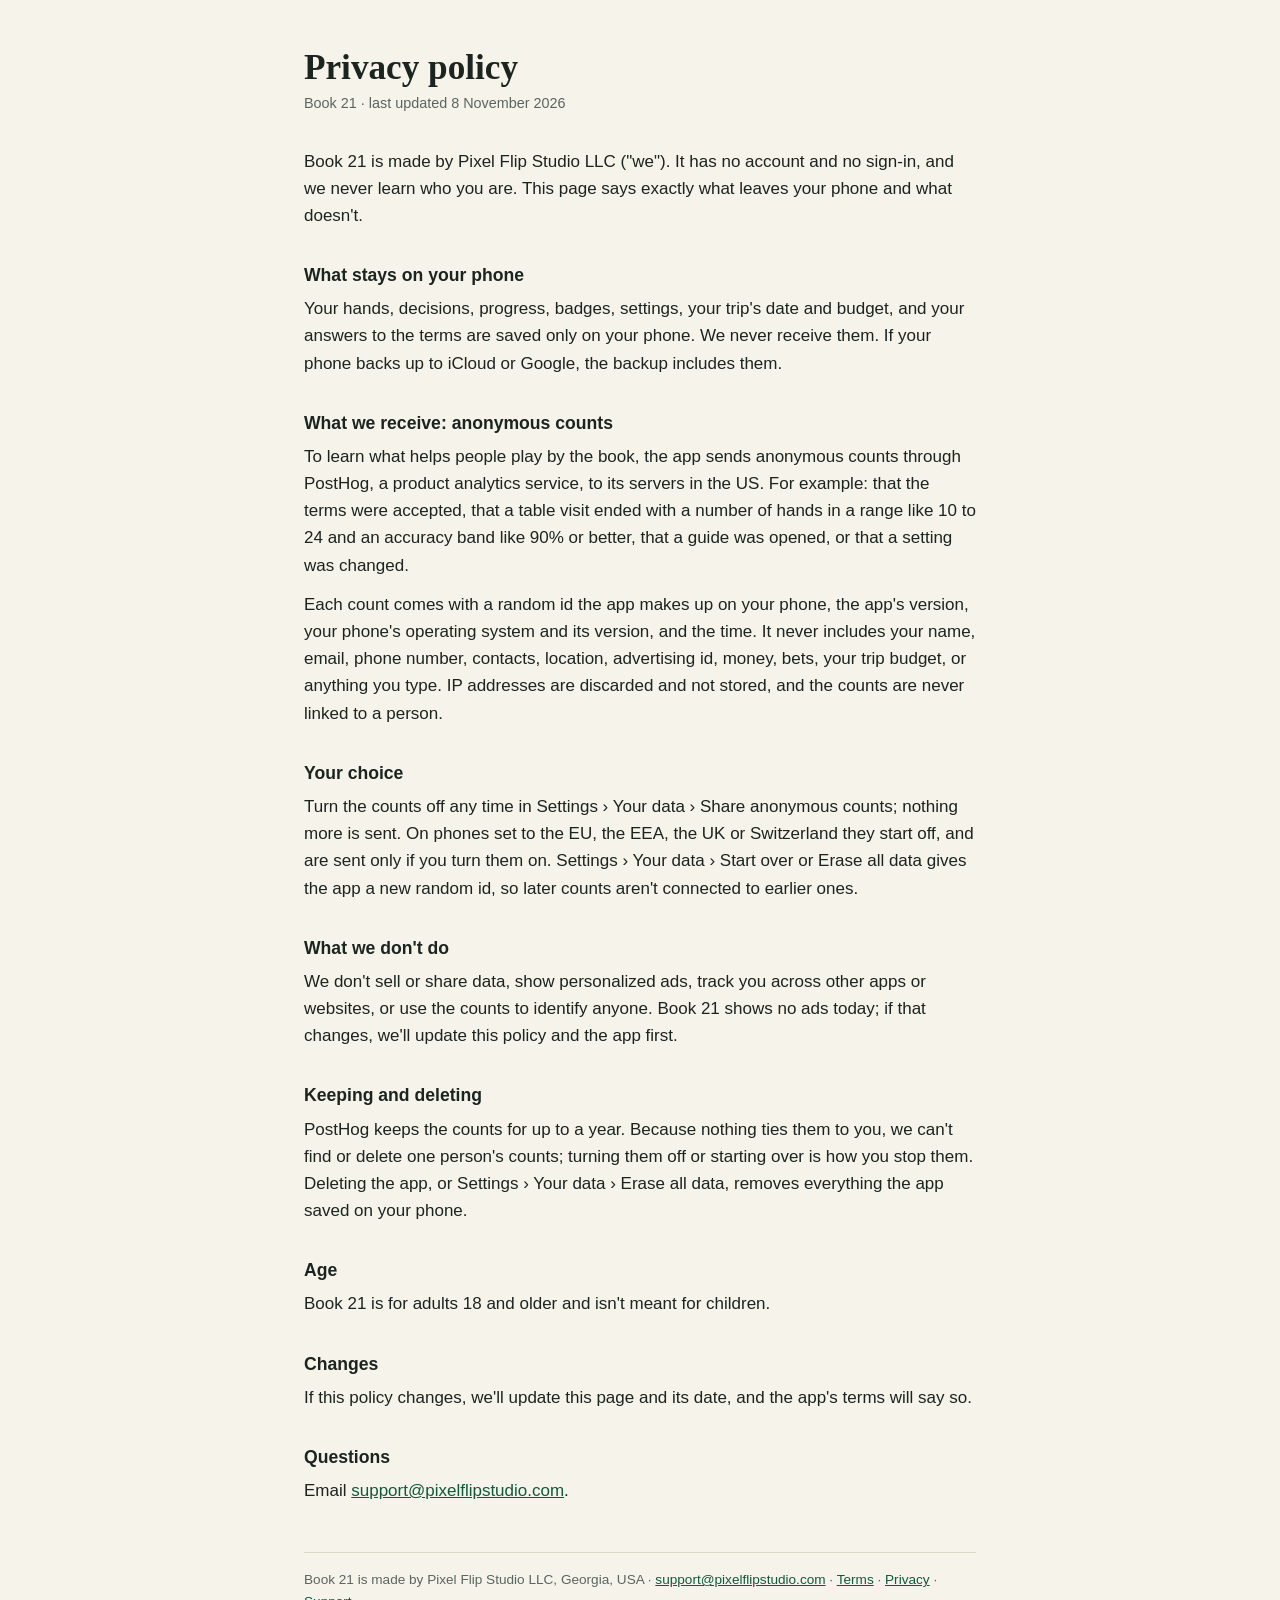
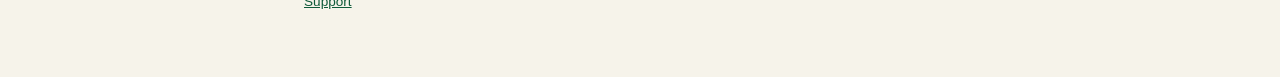
==== book21/privacy/index.html @ 46ba9849 "The Book 21 site: privacy, terms, support and app-ads.txt (D-124) Built from book21 site/ at 987dd98" ====
<!doctype html>
<html lang="en">
  <head>
    <meta charset="utf-8" />
    <meta name="viewport" content="width=device-width, initial-scale=1, viewport-fit=cover" />
    <title>Privacy policy · Book 21</title>
    <link rel="stylesheet" href="/style.css" />
  </head>
  <body>
    <main>
      <h1>Privacy policy</h1>
      <p class="meta">Book 21 · last updated 8 November 2026</p>
      <p>
        Book 21 is made by Pixel Flip Studio LLC ("we"). It has no account and no sign-in, and we
        never learn who you are. This page says exactly what leaves your phone and what doesn't.
      </p>
      <h2>What stays on your phone</h2>
      <p>
        Your hands, decisions, progress, badges, settings, your trip's date and budget, and your
        answers to the terms are saved only on your phone. We never receive them. If your phone
        backs up to iCloud or Google, the backup includes them.
      </p>
      <h2>What we receive: anonymous counts</h2>
      <p>
        To learn what helps people play by the book, the app sends anonymous counts through PostHog,
        a product analytics service, to its servers in the US. For example: that the terms were
        accepted, that a table visit ended with a number of hands in a range like 10 to 24 and an
        accuracy band like 90% or better, that a guide was opened, or that a setting was changed.
      </p>
      <p>
        Each count comes with a random id the app makes up on your phone, the app's version, your
        phone's operating system and its version, and the time. It never includes your name, email,
        phone number, contacts, location, advertising id, money, bets, your trip budget, or anything
        you type. IP addresses are discarded and not stored, and the counts are never linked to a
        person.
      </p>
      <h2>Your choice</h2>
      <p>
        Turn the counts off any time in Settings › Your data › Share anonymous counts; nothing more
        is sent. On phones set to the EU, the EEA, the UK or Switzerland they start off, and are
        sent only if you turn them on. Settings › Your data › Start over or Erase all data gives the
        app a new random id, so later counts aren't connected to earlier ones.
      </p>
      <h2>What we don't do</h2>
      <p>
        We don't sell or share data, show personalized ads, track you across other apps or websites,
        or use the counts to identify anyone. Book 21 shows no ads today; if that changes, we'll
        update this policy and the app first.
      </p>
      <h2>Keeping and deleting</h2>
      <p>
        PostHog keeps the counts for up to a year. Because nothing ties them to you, we can't find
        or delete one person's counts; turning them off or starting over is how you stop them.
        Deleting the app, or Settings › Your data › Erase all data, removes everything the app saved
        on your phone.
      </p>
      <h2>Age</h2>
      <p>Book 21 is for adults 18 and older and isn't meant for children.</p>
      <h2>Changes</h2>
      <p>
        If this policy changes, we'll update this page and its date, and the app's terms will say
        so.
      </p>
      <h2>Questions</h2>
      <p>Email <a href="mailto:support@pixelflipstudio.com">support@pixelflipstudio.com</a>.</p>
      <footer>
        Book 21 is made by Pixel Flip Studio LLC, Georgia, USA ·
        <a href="mailto:support@pixelflipstudio.com">support@pixelflipstudio.com</a> ·
        <a href="/book21/terms/">Terms</a> · <a href="/book21/privacy/">Privacy</a> ·
        <a href="/book21/support/">Support</a>
      </footer>
    </main>
  </body>
</html>
---- style.css ----
:root {
  --bg: #f6f3ea;
  --fg: #1c2420;
  --muted: #5b655f;
  --line: #ddd6c5;
  --accent: #0f5a3a;
  color-scheme: light;
}
@media (prefers-color-scheme: dark) {
  :root {
    --bg: #08130e;
    --fg: #e4ebe6;
    --muted: #9aa8a0;
    --line: #1f3329;
    --accent: #7fc9a2;
    color-scheme: dark;
  }
}
body {
  margin: 0;
  background: var(--bg);
  color: var(--fg);
  font:
    17px/1.6 -apple-system,
    BlinkMacSystemFont,
    'Segoe UI',
    Roboto,
    sans-serif;
}
main {
  max-width: 42rem;
  margin: 0 auto;
  padding: 48px max(20px, env(safe-area-inset-left)) 64px;
}
h1 {
  font-family: Georgia, 'Times New Roman', serif;
  font-size: 2.2rem;
  line-height: 1.15;
  margin: 0 0 4px;
  text-wrap: balance;
}
h2 {
  font-size: 1.1rem;
  margin: 32px 0 6px;
}
p,
li {
  margin: 0 0 12px;
}
.meta {
  color: var(--muted);
  font-size: 0.9rem;
  margin-bottom: 32px;
}
a {
  color: var(--accent);
}
footer {
  margin-top: 48px;
  padding-top: 16px;
  border-top: 1px solid var(--line);
  color: var(--muted);
  font-size: 0.85rem;
}
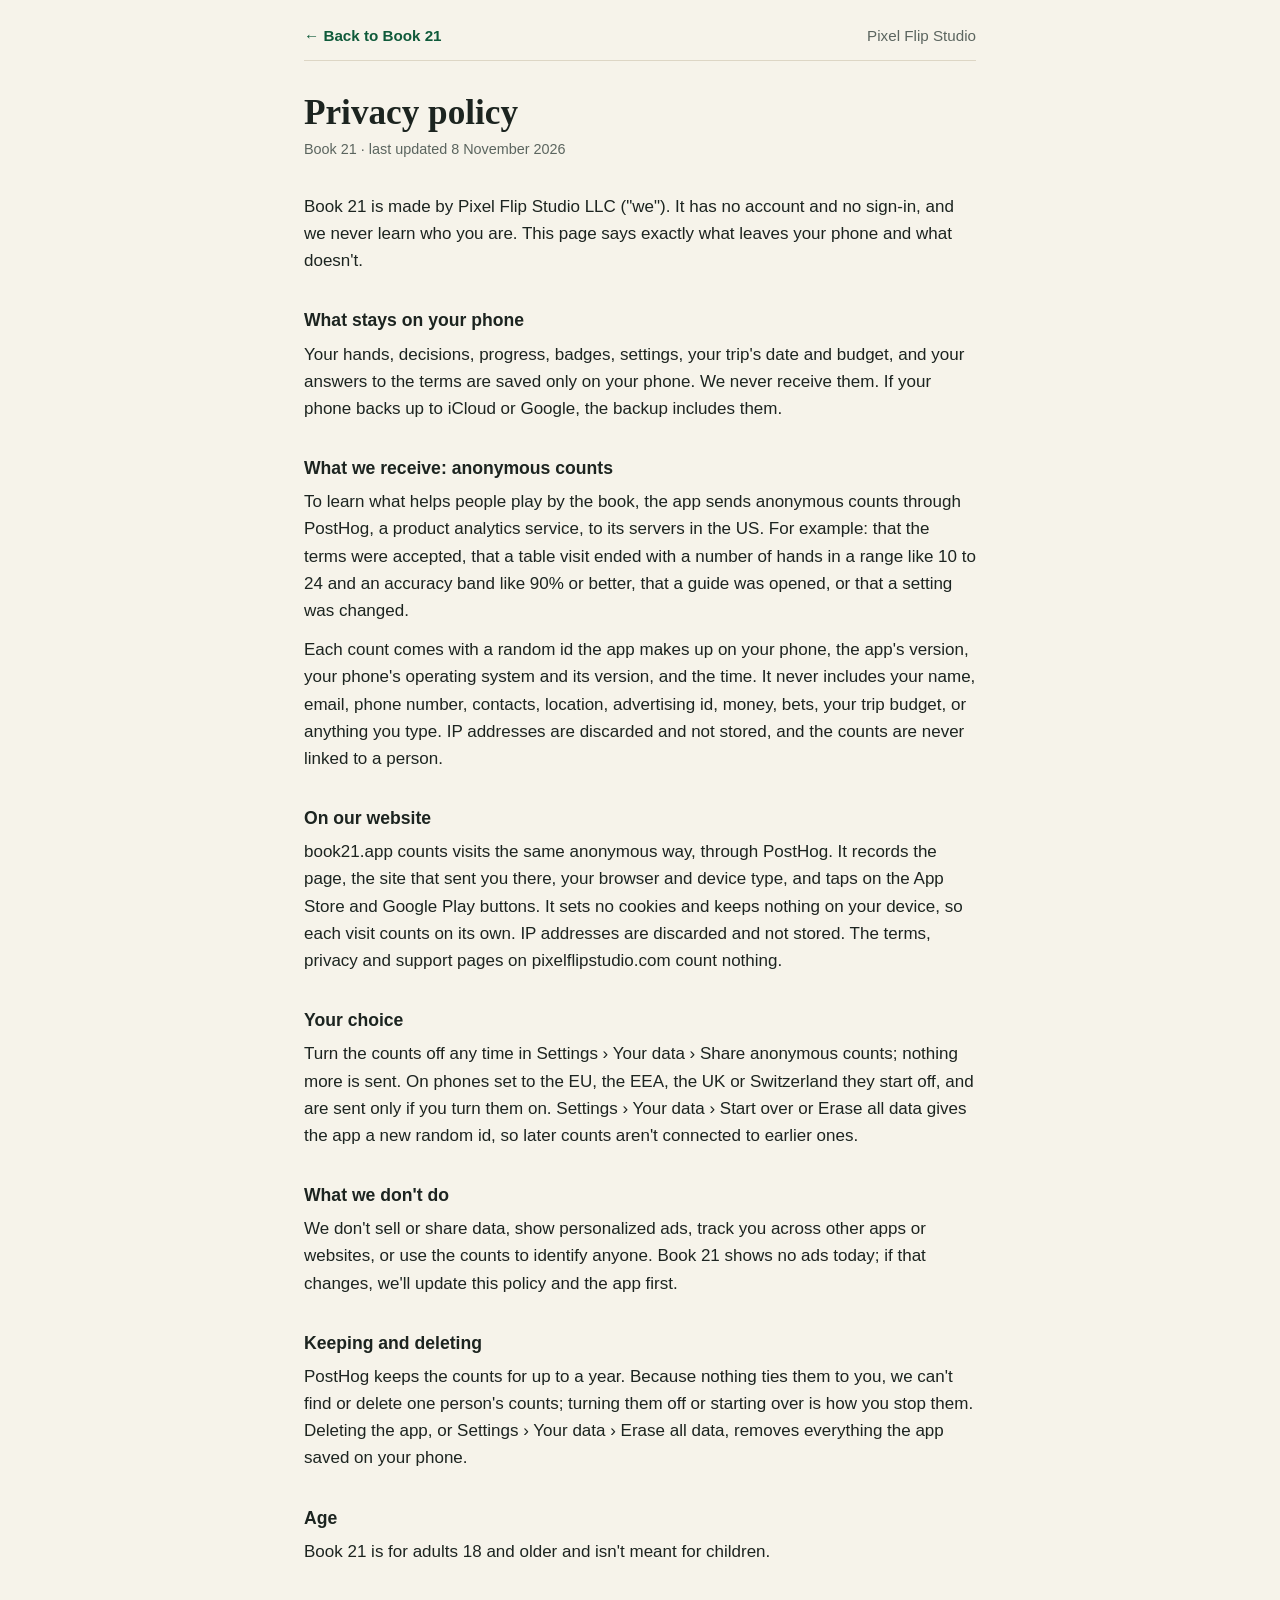
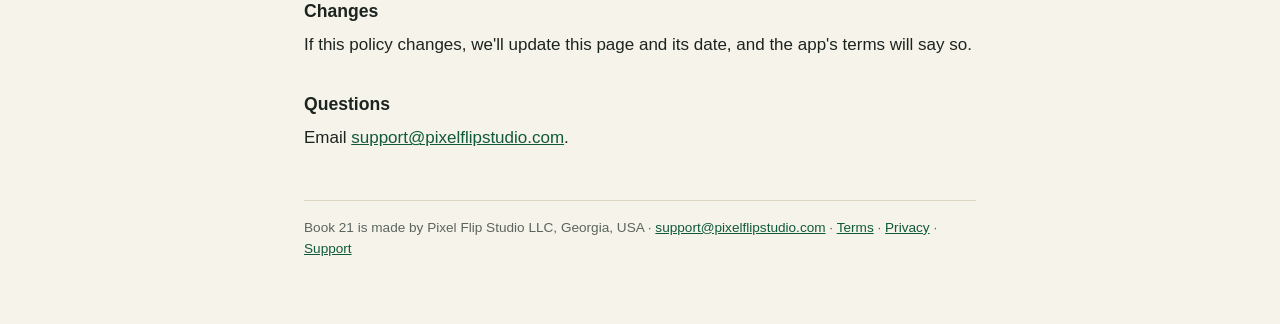
==== commit c7aea4a3: "Terms version 1, back links to Book 21, website counts in the privacy policy" ====
--- a/book21/privacy/index.html
+++ b/book21/privacy/index.html
@@ -8,6 +8,9 @@
   </head>
   <body>
     <main>
+      <nav class="top">
+        <a href="https://book21.app/">&larr; Back to Book 21</a><a href="/">Pixel Flip Studio</a>
+      </nav>
       <h1>Privacy policy</h1>
       <p class="meta">Book 21 · last updated 8 November 2026</p>
       <p>
@@ -33,6 +36,14 @@
         phone number, contacts, location, advertising id, money, bets, your trip budget, or anything
         you type. IP addresses are discarded and not stored, and the counts are never linked to a
         person.
+      </p>
+      <h2>On our website</h2>
+      <p>
+        book21.app counts visits the same anonymous way, through PostHog. It records the page, the
+        site that sent you there, your browser and device type, and taps on the App Store and Google
+        Play buttons. It sets no cookies and keeps nothing on your device, so each visit counts on
+        its own. IP addresses are discarded and not stored. The terms, privacy and support pages on
+        pixelflipstudio.com count nothing.
       </p>
       <h2>Your choice</h2>
       <p>
--- a/style.css
+++ b/style.css
@@ -62,3 +62,21 @@
   color: var(--muted);
   font-size: 0.85rem;
 }
+.top {
+  display: flex;
+  justify-content: space-between;
+  gap: 16px;
+  flex-wrap: wrap;
+  margin: -24px 0 32px;
+  padding-bottom: 12px;
+  border-bottom: 1px solid var(--line);
+  font-size: 0.95rem;
+}
+.top a {
+  text-decoration: none;
+  font-weight: 600;
+}
+.top a:last-child {
+  color: var(--muted);
+  font-weight: 400;
+}
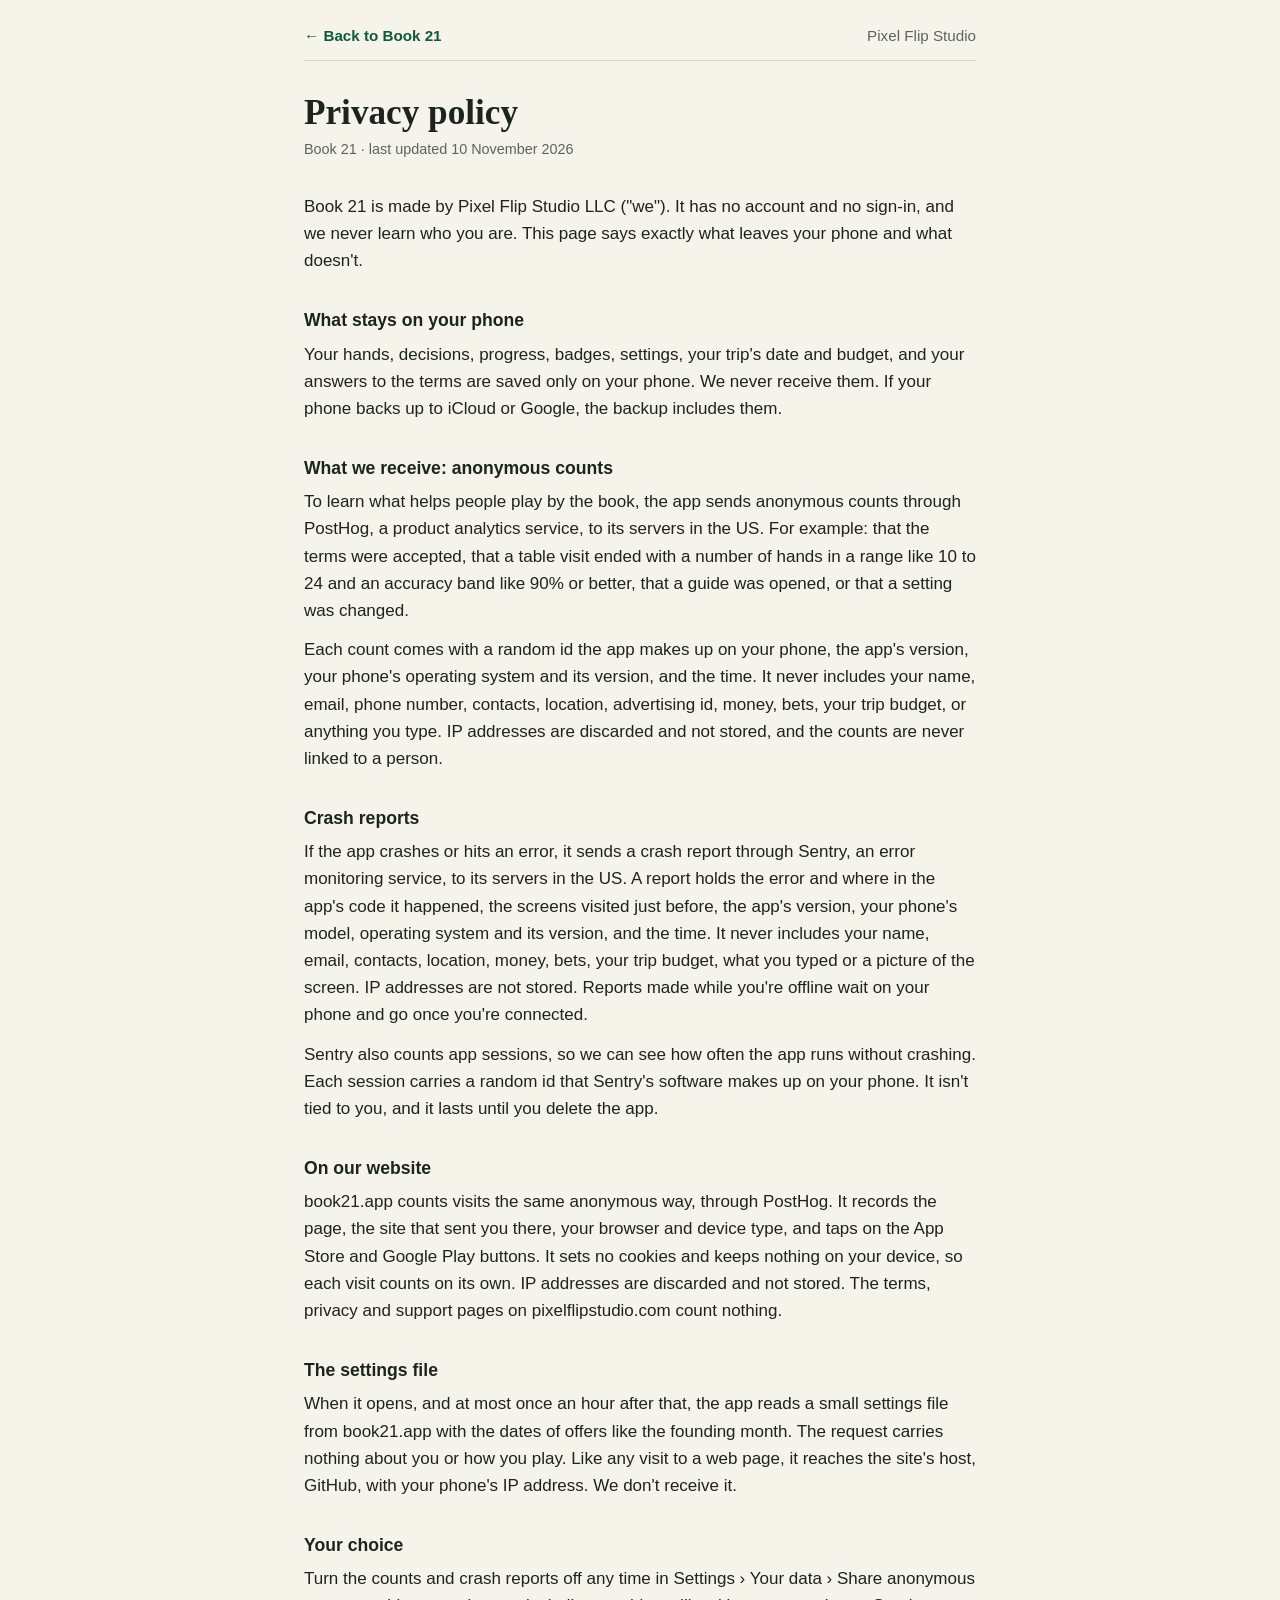
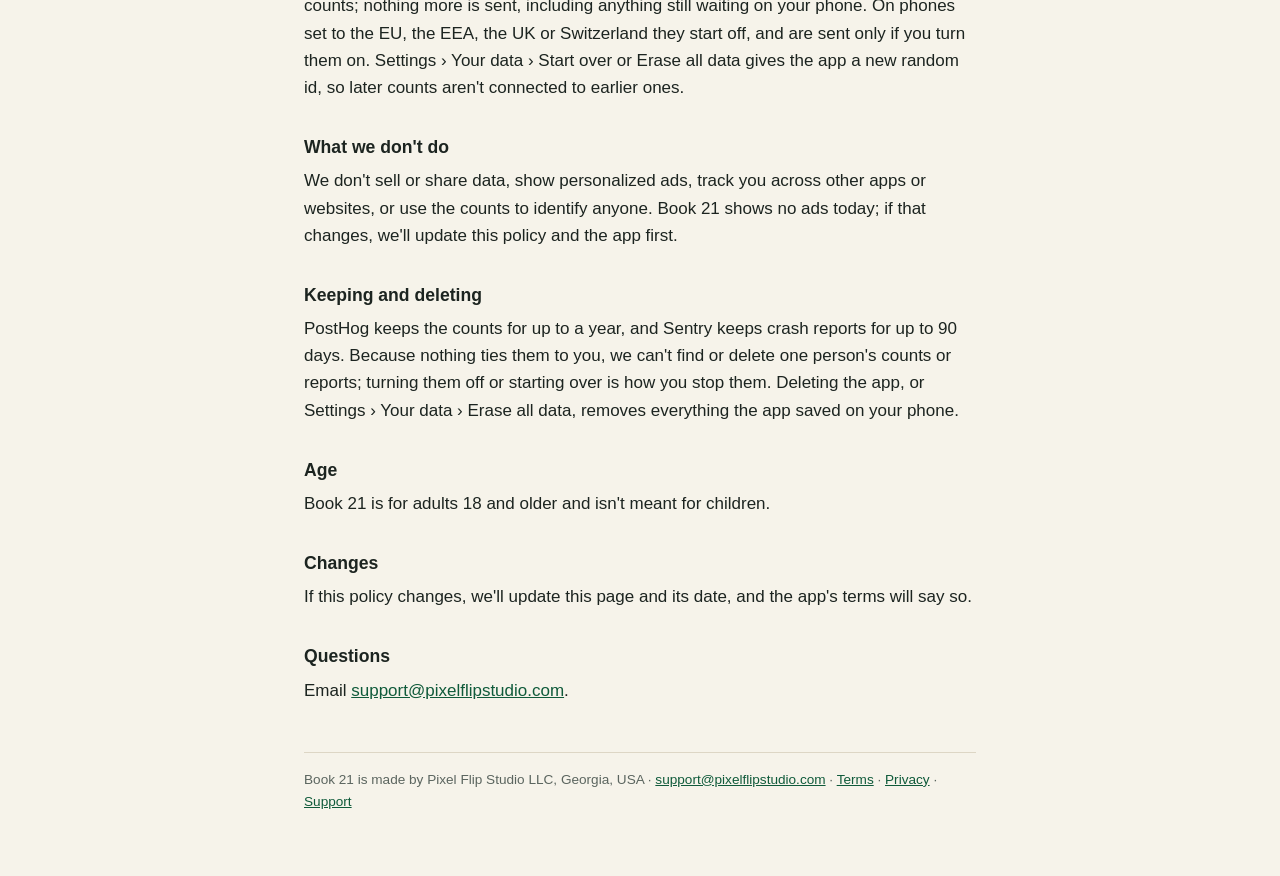
==== commit 8115b1db: "Privacy policy: crash reports, session ids and the settings file; terms data section for launch Co-A" ====
--- a/book21/privacy/index.html
+++ b/book21/privacy/index.html
@@ -12,7 +12,7 @@
         <a href="https://book21.app/">&larr; Back to Book 21</a><a href="/">Pixel Flip Studio</a>
       </nav>
       <h1>Privacy policy</h1>
-      <p class="meta">Book 21 · last updated 8 November 2026</p>
+      <p class="meta">Book 21 · last updated 10 November 2026</p>
       <p>
         Book 21 is made by Pixel Flip Studio LLC ("we"). It has no account and no sign-in, and we
         never learn who you are. This page says exactly what leaves your phone and what doesn't.
@@ -37,6 +37,21 @@
         you type. IP addresses are discarded and not stored, and the counts are never linked to a
         person.
       </p>
+      <h2>Crash reports</h2>
+      <p>
+        If the app crashes or hits an error, it sends a crash report through Sentry, an error
+        monitoring service, to its servers in the US. A report holds the error and where in the
+        app's code it happened, the screens visited just before, the app's version, your phone's
+        model, operating system and its version, and the time. It never includes your name, email,
+        contacts, location, money, bets, your trip budget, what you typed or a picture of the
+        screen. IP addresses are not stored. Reports made while you're offline wait on your phone
+        and go once you're connected.
+      </p>
+      <p>
+        Sentry also counts app sessions, so we can see how often the app runs without crashing. Each
+        session carries a random id that Sentry's software makes up on your phone. It isn't tied to
+        you, and it lasts until you delete the app.
+      </p>
       <h2>On our website</h2>
       <p>
         book21.app counts visits the same anonymous way, through PostHog. It records the page, the
@@ -45,12 +60,20 @@
         its own. IP addresses are discarded and not stored. The terms, privacy and support pages on
         pixelflipstudio.com count nothing.
       </p>
+      <h2>The settings file</h2>
+      <p>
+        When it opens, and at most once an hour after that, the app reads a small settings file from
+        book21.app with the dates of offers like the founding month. The request carries nothing
+        about you or how you play. Like any visit to a web page, it reaches the site's host, GitHub,
+        with your phone's IP address. We don't receive it.
+      </p>
       <h2>Your choice</h2>
       <p>
-        Turn the counts off any time in Settings › Your data › Share anonymous counts; nothing more
-        is sent. On phones set to the EU, the EEA, the UK or Switzerland they start off, and are
-        sent only if you turn them on. Settings › Your data › Start over or Erase all data gives the
-        app a new random id, so later counts aren't connected to earlier ones.
+        Turn the counts and crash reports off any time in Settings › Your data › Share anonymous
+        counts; nothing more is sent, including anything still waiting on your phone. On phones set
+        to the EU, the EEA, the UK or Switzerland they start off, and are sent only if you turn them
+        on. Settings › Your data › Start over or Erase all data gives the app a new random id, so
+        later counts aren't connected to earlier ones.
       </p>
       <h2>What we don't do</h2>
       <p>
@@ -60,10 +83,10 @@
       </p>
       <h2>Keeping and deleting</h2>
       <p>
-        PostHog keeps the counts for up to a year. Because nothing ties them to you, we can't find
-        or delete one person's counts; turning them off or starting over is how you stop them.
-        Deleting the app, or Settings › Your data › Erase all data, removes everything the app saved
-        on your phone.
+        PostHog keeps the counts for up to a year, and Sentry keeps crash reports for up to 90 days.
+        Because nothing ties them to you, we can't find or delete one person's counts or reports;
+        turning them off or starting over is how you stop them. Deleting the app, or Settings › Your
+        data › Erase all data, removes everything the app saved on your phone.
       </p>
       <h2>Age</h2>
       <p>Book 21 is for adults 18 and older and isn't meant for children.</p>
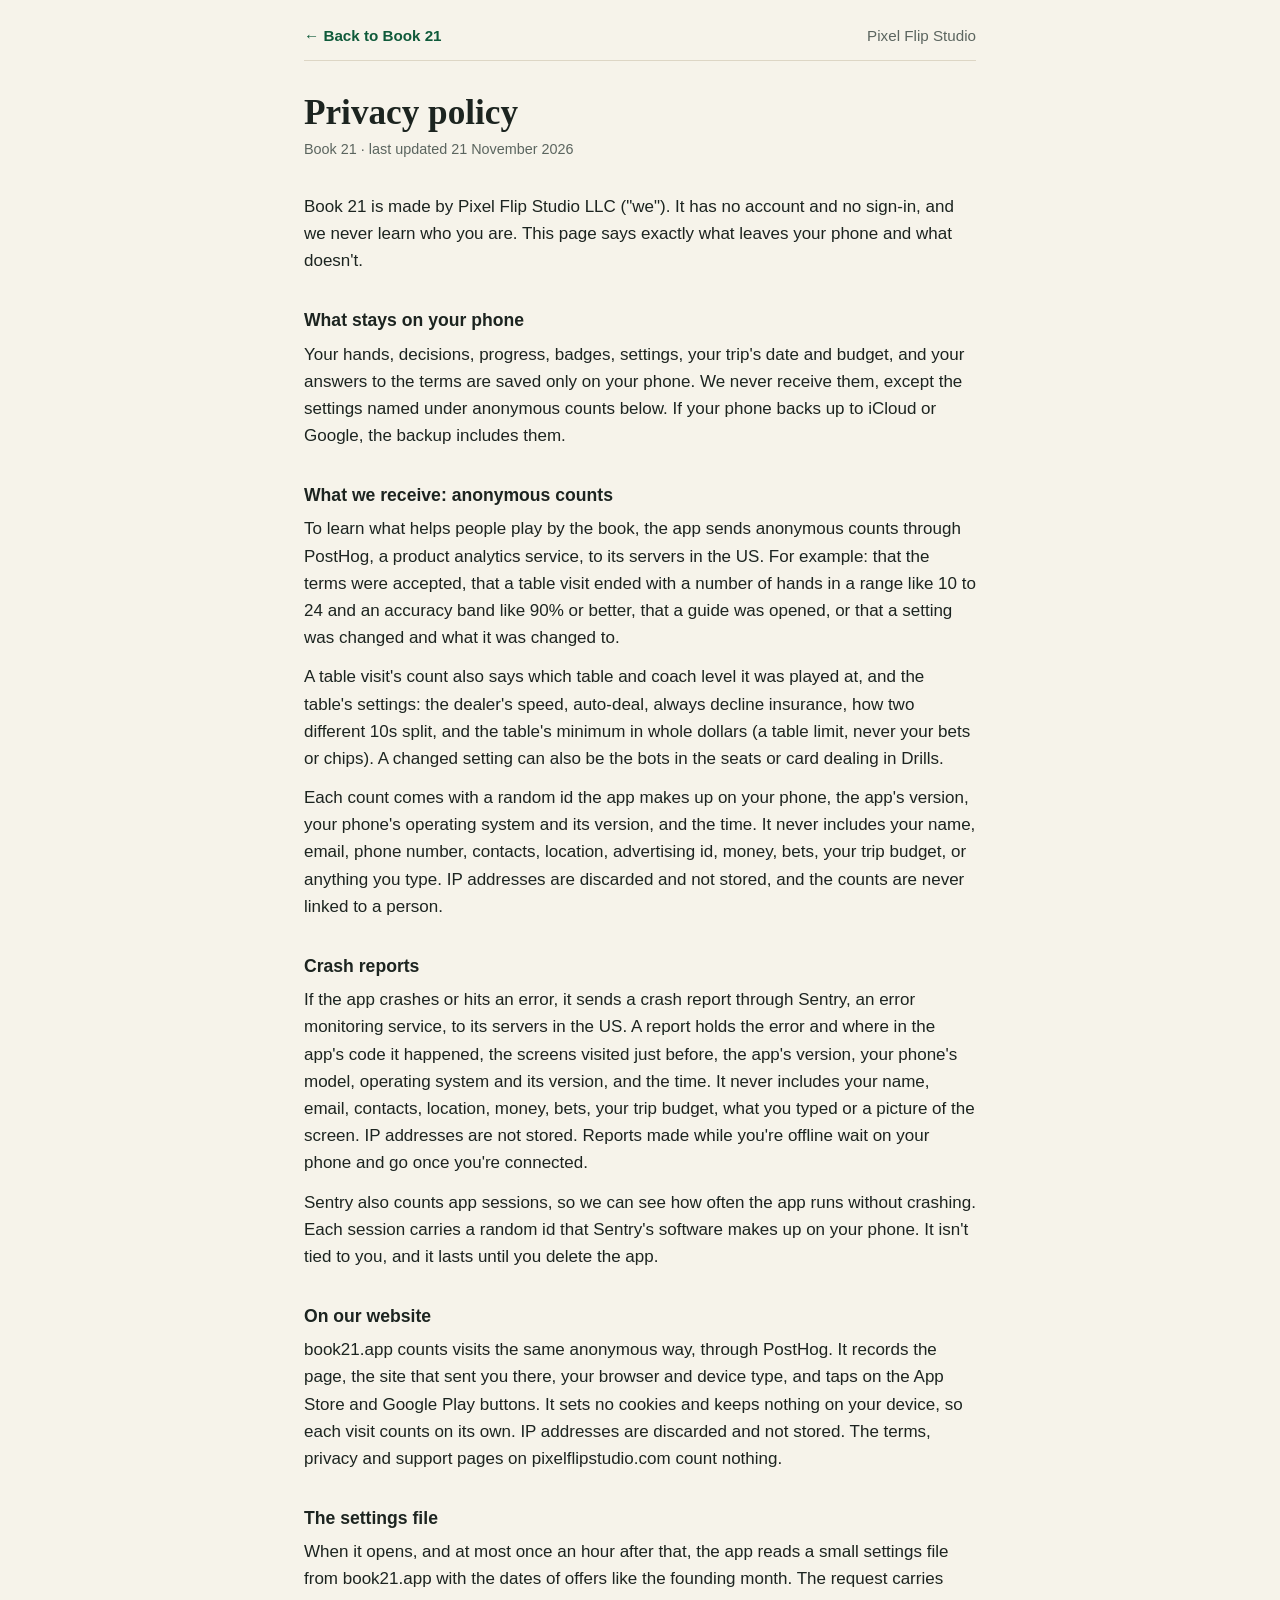
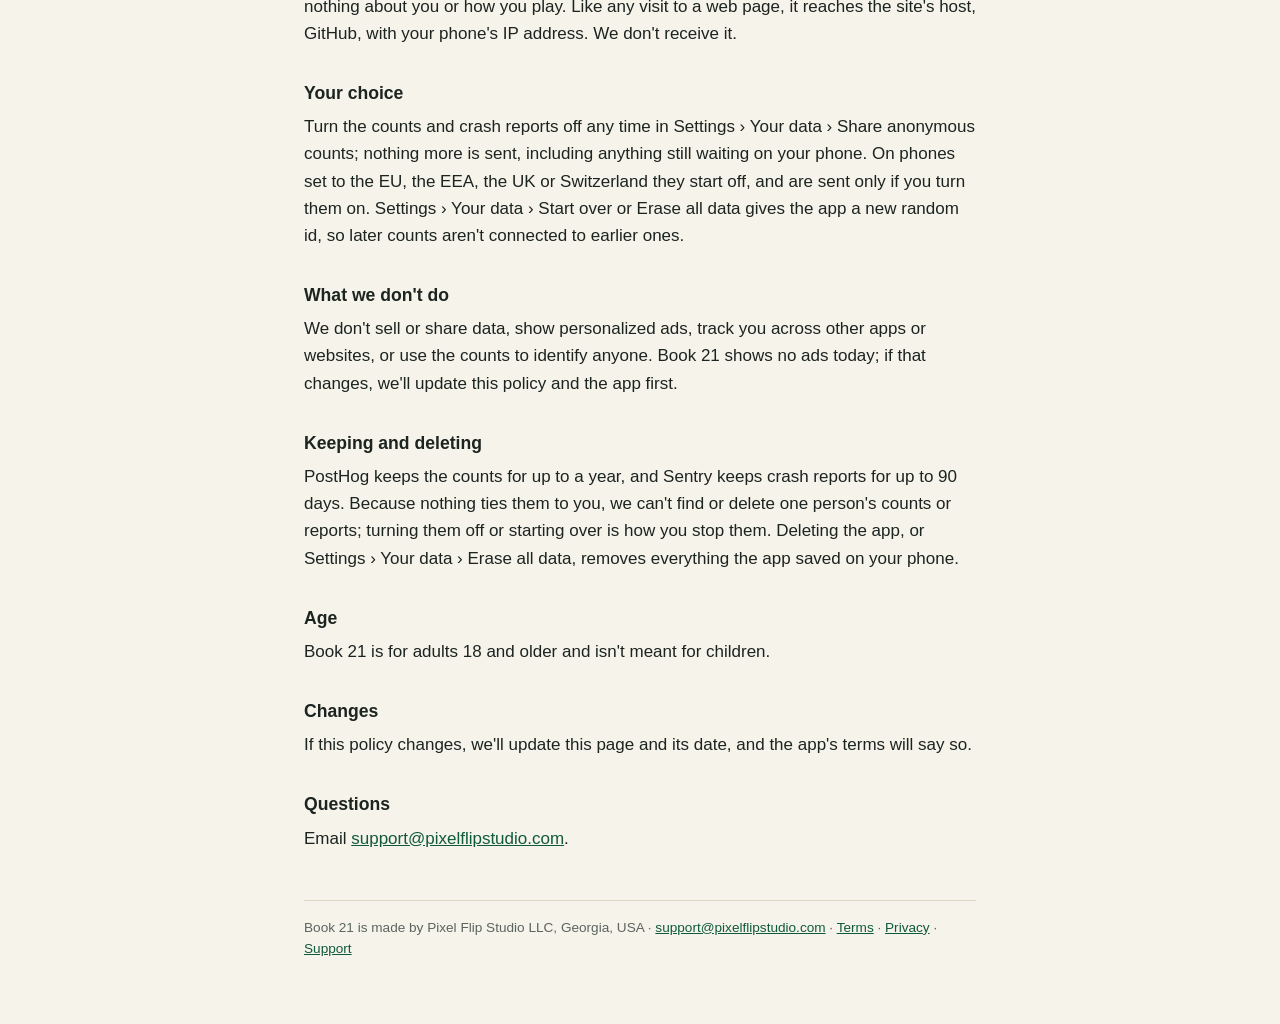
==== commit 0ae5a36c: "Privacy policy: the table settings the counts carry; terms dated 21 November Co-Authored-By: Claude " ====
--- a/book21/privacy/index.html
+++ b/book21/privacy/index.html
@@ -12,7 +12,7 @@
         <a href="https://book21.app/">&larr; Back to Book 21</a><a href="/">Pixel Flip Studio</a>
       </nav>
       <h1>Privacy policy</h1>
-      <p class="meta">Book 21 · last updated 10 November 2026</p>
+      <p class="meta">Book 21 · last updated 21 November 2026</p>
       <p>
         Book 21 is made by Pixel Flip Studio LLC ("we"). It has no account and no sign-in, and we
         never learn who you are. This page says exactly what leaves your phone and what doesn't.
@@ -20,15 +20,23 @@
       <h2>What stays on your phone</h2>
       <p>
         Your hands, decisions, progress, badges, settings, your trip's date and budget, and your
-        answers to the terms are saved only on your phone. We never receive them. If your phone
-        backs up to iCloud or Google, the backup includes them.
+        answers to the terms are saved only on your phone. We never receive them, except the
+        settings named under anonymous counts below. If your phone backs up to iCloud or Google, the
+        backup includes them.
       </p>
       <h2>What we receive: anonymous counts</h2>
       <p>
         To learn what helps people play by the book, the app sends anonymous counts through PostHog,
         a product analytics service, to its servers in the US. For example: that the terms were
         accepted, that a table visit ended with a number of hands in a range like 10 to 24 and an
-        accuracy band like 90% or better, that a guide was opened, or that a setting was changed.
+        accuracy band like 90% or better, that a guide was opened, or that a setting was changed and
+        what it was changed to.
+      </p>
+      <p>
+        A table visit's count also says which table and coach level it was played at, and the
+        table's settings: the dealer's speed, auto-deal, always decline insurance, how two different
+        10s split, and the table's minimum in whole dollars (a table limit, never your bets or
+        chips). A changed setting can also be the bots in the seats or card dealing in Drills.
       </p>
       <p>
         Each count comes with a random id the app makes up on your phone, the app's version, your
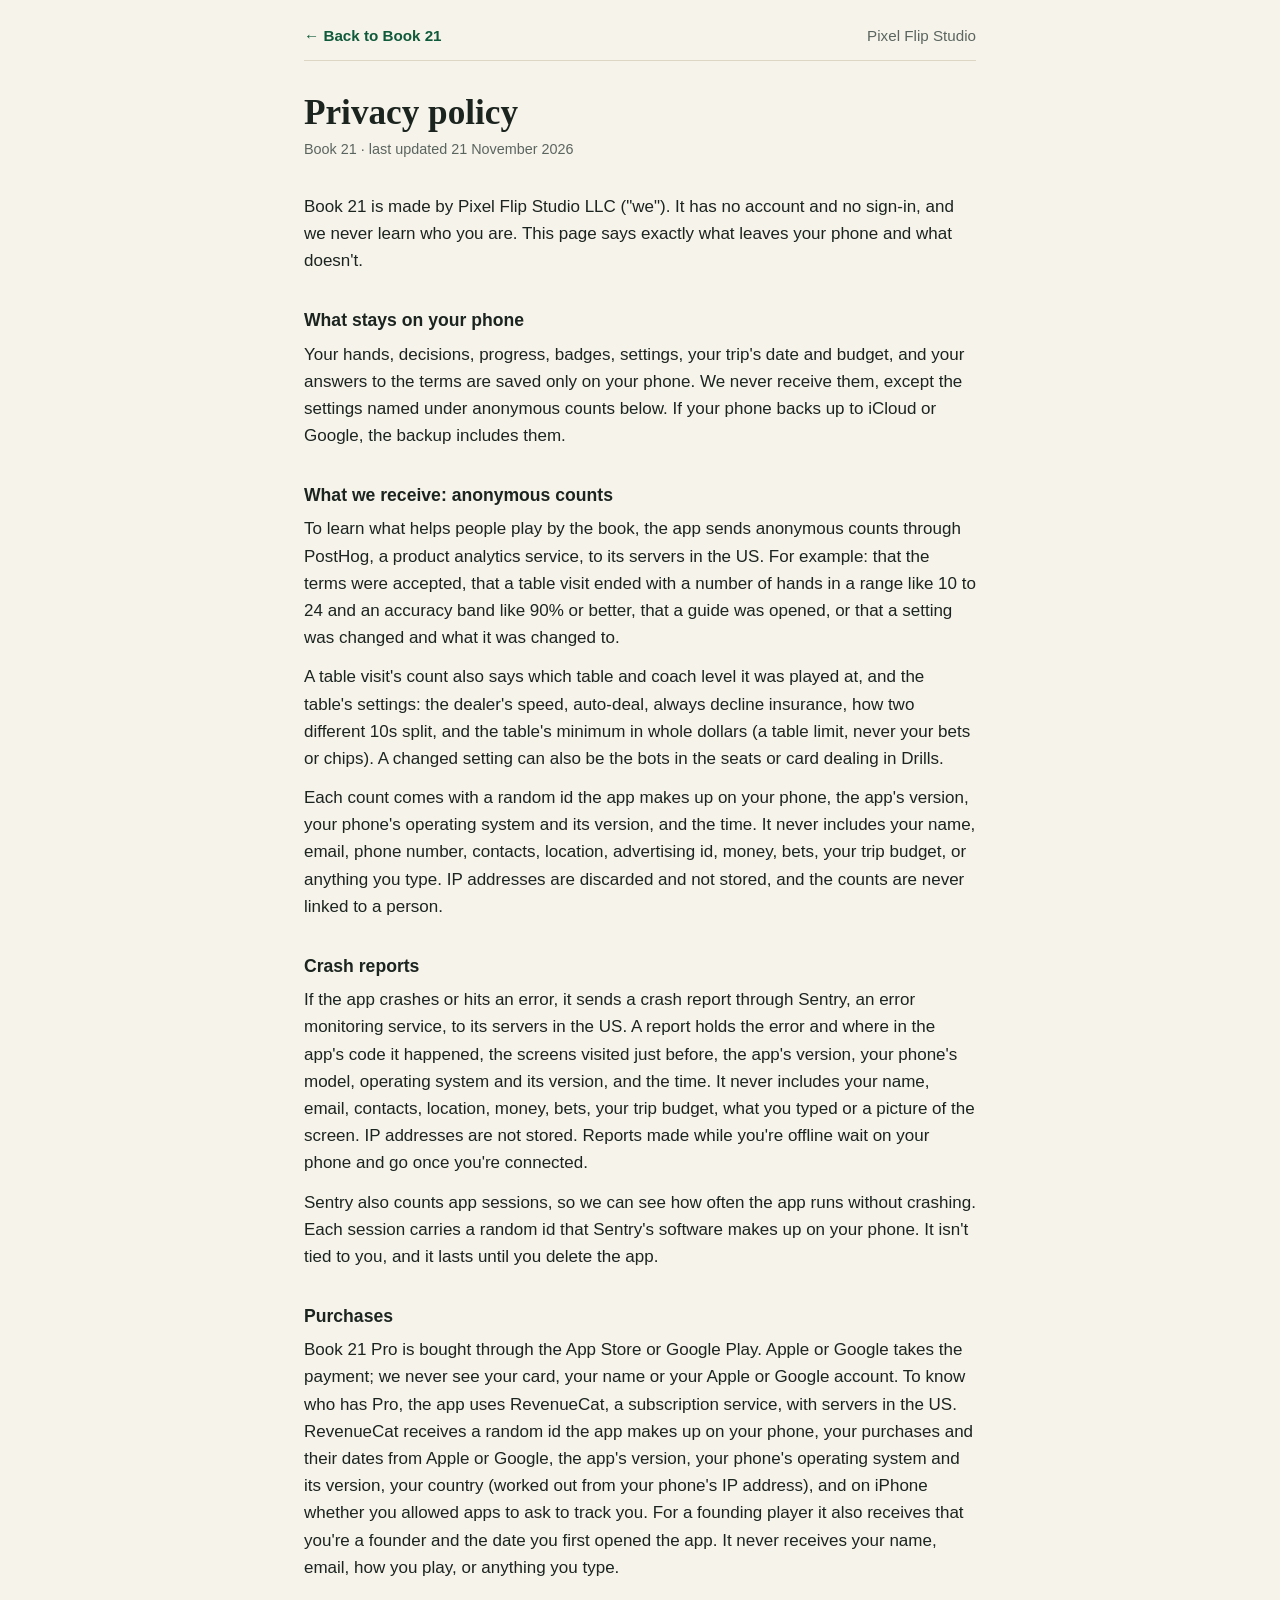
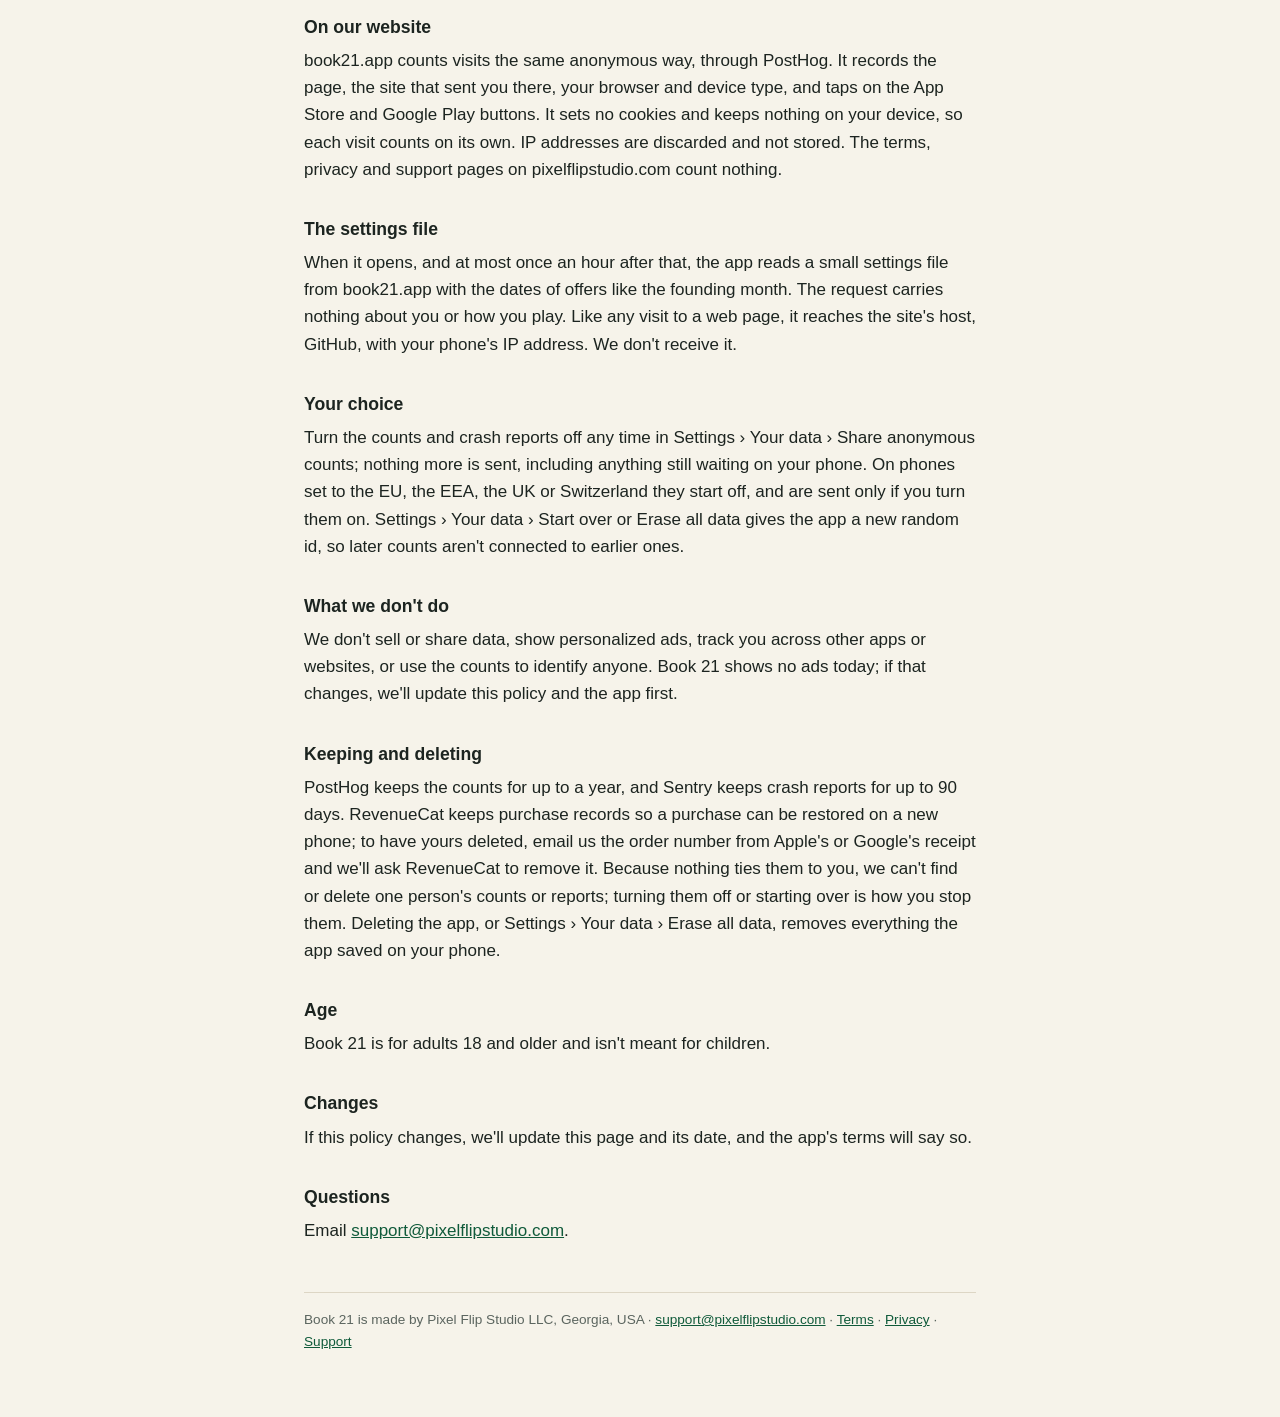
==== commit 58af8f6d: "Book 21: terms add Book 21 Pro and Founding players; privacy policy drafts a Purchases section (Reve" ====
--- a/book21/privacy/index.html
+++ b/book21/privacy/index.html
@@ -60,6 +60,18 @@
         session carries a random id that Sentry's software makes up on your phone. It isn't tied to
         you, and it lasts until you delete the app.
       </p>
+      <h2>Purchases</h2>
+      <p>
+        Book 21 Pro is bought through the App Store or Google Play. Apple or Google takes the
+        payment; we never see your card, your name or your Apple or Google account. To know who has
+        Pro, the app uses RevenueCat, a subscription service, with servers in the US. RevenueCat
+        receives a random id the app makes up on your phone, your purchases and their dates from
+        Apple or Google, the app's version, your phone's operating system and its version, your
+        country (worked out from your phone's IP address), and on iPhone whether you allowed apps to
+        ask to track you. For a founding player it also receives that you're a founder and the date
+        you first opened the app. It never receives your name, email, how you play, or anything you
+        type.
+      </p>
       <h2>On our website</h2>
       <p>
         book21.app counts visits the same anonymous way, through PostHog. It records the page, the
@@ -92,9 +104,12 @@
       <h2>Keeping and deleting</h2>
       <p>
         PostHog keeps the counts for up to a year, and Sentry keeps crash reports for up to 90 days.
-        Because nothing ties them to you, we can't find or delete one person's counts or reports;
-        turning them off or starting over is how you stop them. Deleting the app, or Settings › Your
-        data › Erase all data, removes everything the app saved on your phone.
+        RevenueCat keeps purchase records so a purchase can be restored on a new phone; to have
+        yours deleted, email us the order number from Apple's or Google's receipt and we'll ask
+        RevenueCat to remove it. Because nothing ties them to you, we can't find or delete one
+        person's counts or reports; turning them off or starting over is how you stop them. Deleting
+        the app, or Settings › Your data › Erase all data, removes everything the app saved on your
+        phone.
       </p>
       <h2>Age</h2>
       <p>Book 21 is for adults 18 and older and isn't meant for children.</p>
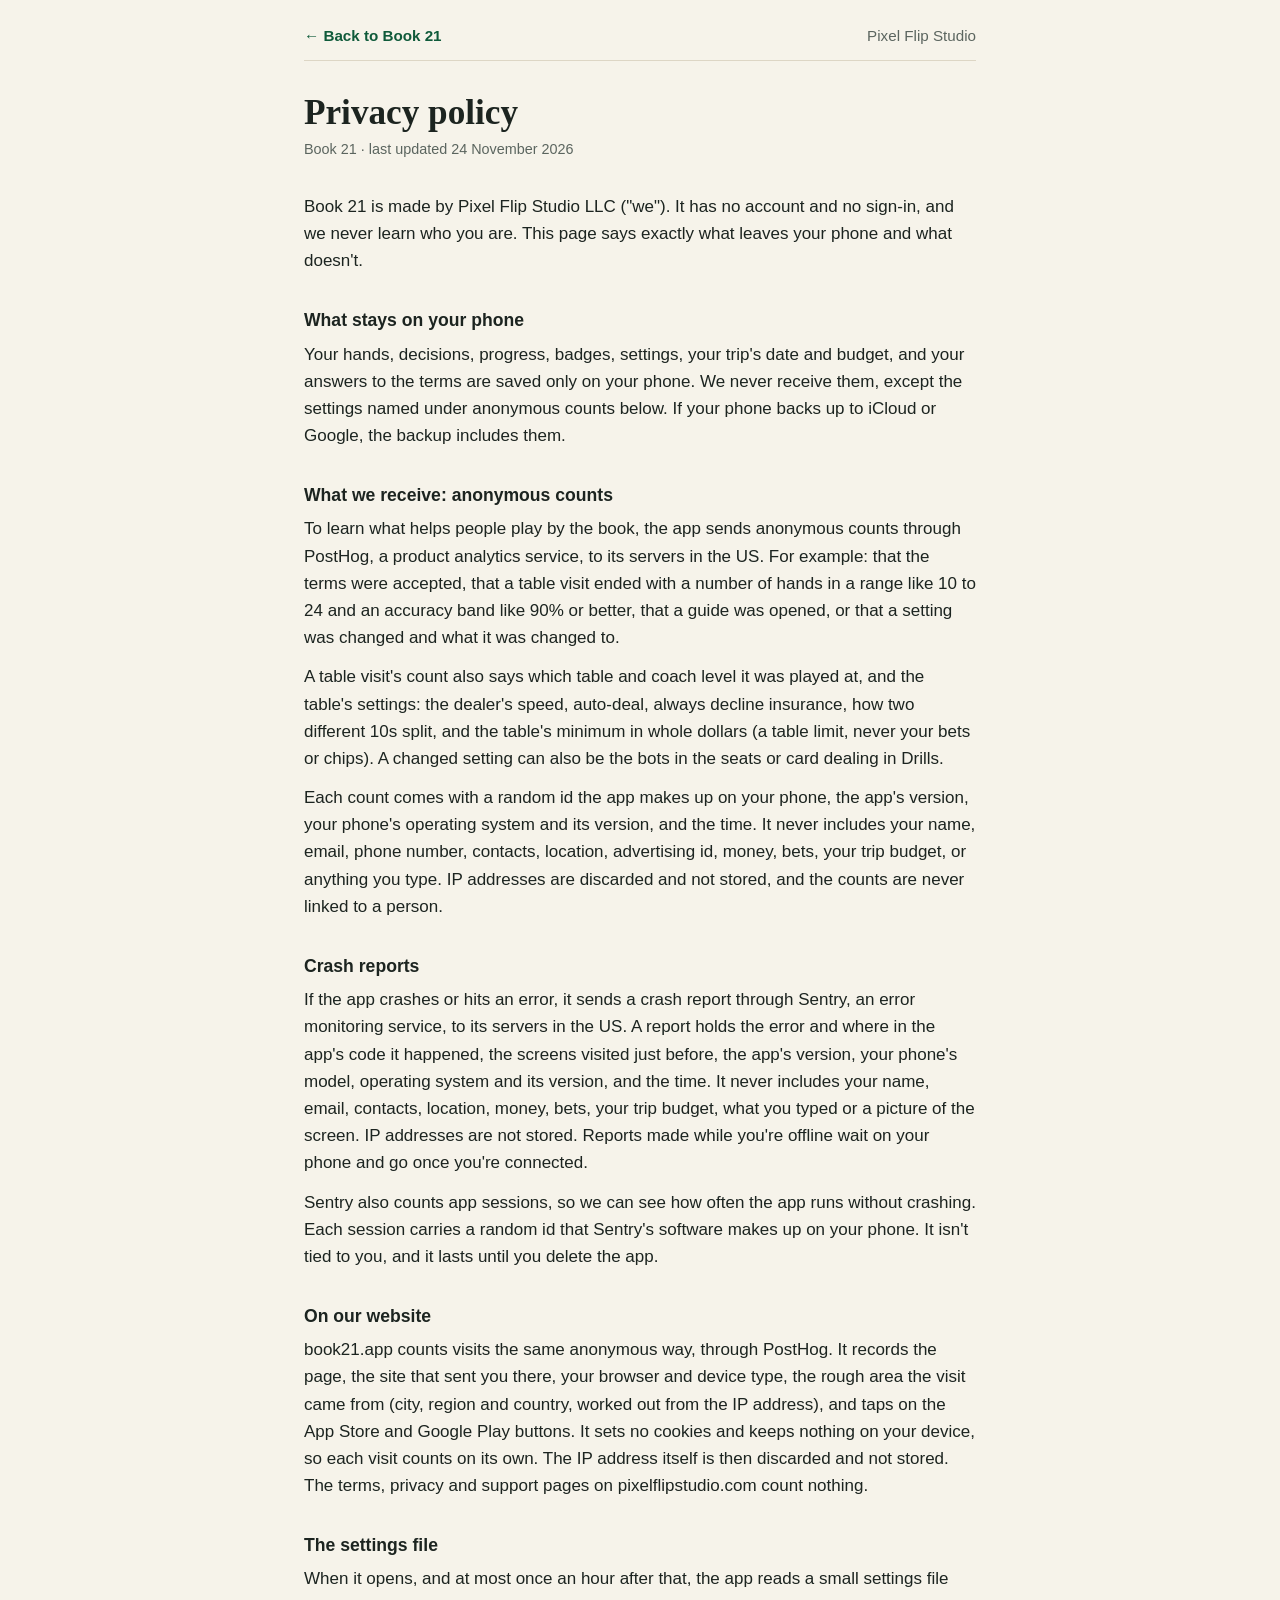
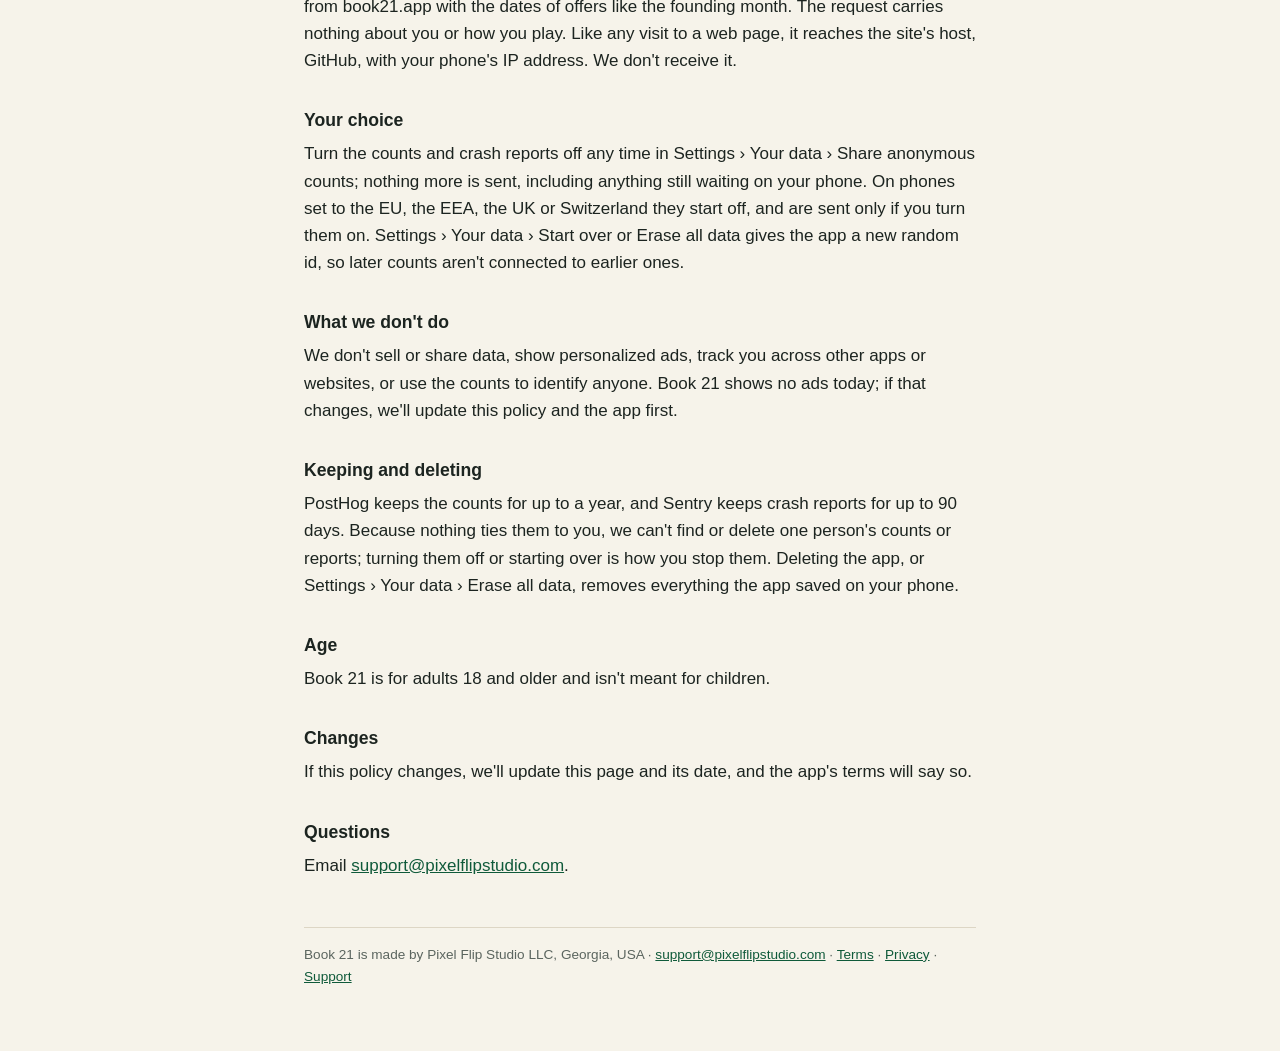
==== commit 60652624: "Privacy policy: book21.app visits keep a rough area (city, region, country); dated 24 November Co-Au" ====
--- a/book21/privacy/index.html
+++ b/book21/privacy/index.html
@@ -12,7 +12,7 @@
         <a href="https://book21.app/">&larr; Back to Book 21</a><a href="/">Pixel Flip Studio</a>
       </nav>
       <h1>Privacy policy</h1>
-      <p class="meta">Book 21 · last updated 21 November 2026</p>
+      <p class="meta">Book 21 · last updated 24 November 2026</p>
       <p>
         Book 21 is made by Pixel Flip Studio LLC ("we"). It has no account and no sign-in, and we
         never learn who you are. This page says exactly what leaves your phone and what doesn't.
@@ -60,25 +60,14 @@
         session carries a random id that Sentry's software makes up on your phone. It isn't tied to
         you, and it lasts until you delete the app.
       </p>
-      <h2>Purchases</h2>
-      <p>
-        Book 21 Pro is bought through the App Store or Google Play. Apple or Google takes the
-        payment; we never see your card, your name or your Apple or Google account. To know who has
-        Pro, the app uses RevenueCat, a subscription service, with servers in the US. RevenueCat
-        receives a random id the app makes up on your phone, your purchases and their dates from
-        Apple or Google, the app's version, your phone's operating system and its version, your
-        country (worked out from your phone's IP address), and on iPhone whether you allowed apps to
-        ask to track you. For a founding player it also receives that you're a founder and the date
-        you first opened the app. It never receives your name, email, how you play, or anything you
-        type.
-      </p>
       <h2>On our website</h2>
       <p>
         book21.app counts visits the same anonymous way, through PostHog. It records the page, the
-        site that sent you there, your browser and device type, and taps on the App Store and Google
-        Play buttons. It sets no cookies and keeps nothing on your device, so each visit counts on
-        its own. IP addresses are discarded and not stored. The terms, privacy and support pages on
-        pixelflipstudio.com count nothing.
+        site that sent you there, your browser and device type, the rough area the visit came from
+        (city, region and country, worked out from the IP address), and taps on the App Store and
+        Google Play buttons. It sets no cookies and keeps nothing on your device, so each visit
+        counts on its own. The IP address itself is then discarded and not stored. The terms,
+        privacy and support pages on pixelflipstudio.com count nothing.
       </p>
       <h2>The settings file</h2>
       <p>
@@ -104,12 +93,9 @@
       <h2>Keeping and deleting</h2>
       <p>
         PostHog keeps the counts for up to a year, and Sentry keeps crash reports for up to 90 days.
-        RevenueCat keeps purchase records so a purchase can be restored on a new phone; to have
-        yours deleted, email us the order number from Apple's or Google's receipt and we'll ask
-        RevenueCat to remove it. Because nothing ties them to you, we can't find or delete one
-        person's counts or reports; turning them off or starting over is how you stop them. Deleting
-        the app, or Settings › Your data › Erase all data, removes everything the app saved on your
-        phone.
+        Because nothing ties them to you, we can't find or delete one person's counts or reports;
+        turning them off or starting over is how you stop them. Deleting the app, or Settings › Your
+        data › Erase all data, removes everything the app saved on your phone.
       </p>
       <h2>Age</h2>
       <p>Book 21 is for adults 18 and older and isn't meant for children.</p>
